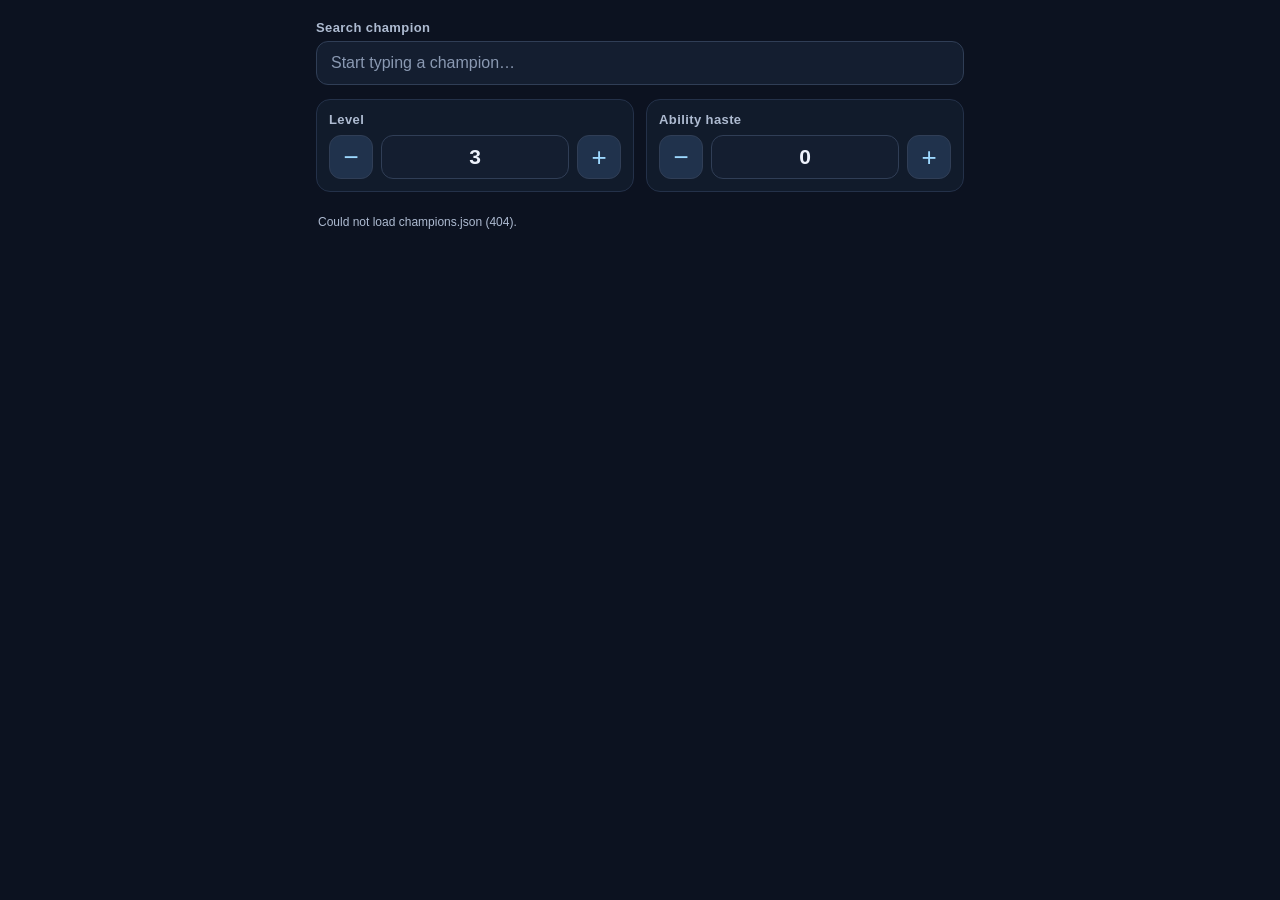
==== index.html @ ff053b8f "Add files via upload" ====
<!DOCTYPE html>
<html lang="en">
<head>
  <meta charset="UTF-8">
  <meta name="viewport" content="width=device-width, initial-scale=1">
  <title>League Cooldowns</title>
  <link rel="stylesheet" href="style.css">
  <script src="app.js" defer></script>
</head>
<body>

  <p>
    <label for="champion">Search champion</label>
    <input
      id="champion"
      type="search"
      list="champion-options"
      placeholder="Start typing a champion…"
      autocomplete="off"
    >
    <datalist id="champion-options"></datalist>
  </p>

  <div>
    <label for="level">Level</label>
    <button type="button" id="level-minus" aria-label="Decrease level">−</button>
    <input id="level" type="number" min="3" max="18" value="3">
    <button type="button" id="level-plus" aria-label="Increase level">+</button>
  </div>

  <div>
    <label for="haste">Ability haste</label>
    <button type="button" id="haste-minus" aria-label="Decrease haste by 5">−</button>
    <input id="haste" type="number" min="0" value="0" step="any">
    <button type="button" id="haste-plus" aria-label="Increase haste by 5">+</button>
  </div>

  <p id="message" role="status">Loading champion data…</p>
  <div id="results"></div>
</body>
</html>
---- style.css ----
:root {
  color-scheme: dark;
  font-family: -apple-system, BlinkMacSystemFont, "Segoe UI", sans-serif;
  background: #0c1220;
  color: #edf2fc;
}

* {
  box-sizing: border-box;
}

body {
  max-width: 620px;
  margin: 0 auto;
  padding: 48px 24px;
  min-height: 100vh;
}

h1 {
  margin: 0 0 32px;
  font-size: clamp(28px, 6vw, 38px);
  font-weight: 700;
  letter-spacing: -1.2px;
}

label {
  display: block;
  margin-bottom: 10px;
  color: #aebbd1;
  font-size: 13px;
  font-weight: 600;
  letter-spacing: 0.4px;
}

body > p:has(#champion) {
  margin: 0 0 28px;
}

input,
button {
  min-height: 52px;
  border: 1px solid #303e56;
  border-radius: 12px;
  font: inherit;
  color: #edf2fc;
}

input {
  background: #141e30;
}

input[type="search"] {
  width: 100%;
  padding: 14px 16px;
  font-size: 16px;
}

input::placeholder {
  color: #8a99b2;
}

/* Level and haste controls */
body > div:not(#results) {
  display: grid;
  grid-template-columns: 52px minmax(0, 1fr) 52px;
  gap: 10px;
  padding: 18px;
  margin-bottom: 16px;
  background: #111b2b;
  border: 1px solid #243149;
  border-radius: 18px;
}

body > div:not(#results) > label {
  grid-column: 1 / -1;
  margin: 0 0 4px;
}

input[type="number"] {
  width: 100%;
  min-width: 0;
  text-align: center;
  font-size: 24px;
  font-weight: 600;
  appearance: textfield;
  -moz-appearance: textfield;
}

input[type="number"]::-webkit-inner-spin-button,
input[type="number"]::-webkit-outer-spin-button {
  -webkit-appearance: none;
  margin: 0;
}

button {
  display: grid;
  place-items: center;
  padding: 0;
  background: #20324c;
  color: #9dd9ff;
  font-size: 26px;
  cursor: pointer;
  touch-action: manipulation;
  transition: background 150ms ease, transform 150ms ease;
}

@media (hover: hover) {
  button:hover {
    background: #2b4568;
  }
}

button:active {
  transform: scale(0.95);
}

input:focus-visible,
button:focus-visible {
  outline: 3px solid #79c6ff;
  outline-offset: 3px;
}

/* Data status */
#message {
  margin: 22px 2px;
  color: #aebbd1;
  font-size: 13px;
  line-height: 1.6;
}

#message:empty {
  display: none;
}

/* Ability results */
#results {
  display: grid;
  gap: 12px;
  margin-top: 24px;
}

#results > p {
  margin: 0;
  padding: 20px;
  background: #141e30;
  border: 1px solid #293751;
  border-left: 3px solid #79c6ff;
  border-radius: 14px;
  font-size: 16px;
  line-height: 1.6;
  font-variant-numeric: tabular-nums;
  overflow-wrap: anywhere;
}

@media (max-width: 420px) {
  body {
    padding: 28px 16px;
  }

  h1 {
    margin-bottom: 26px;
  }

  #results > p {
    padding: 16px;
  }
}

@media (prefers-reduced-motion: reduce) {
  button {
    transition: none;
  }
}

/* Compact layout */
body {
  max-width: 680px;
  padding: 20px 16px;
}

body > p:has(#champion) {
  margin: 0 0 14px;
}

label {
  margin-bottom: 6px;
}

input,
button {
  min-height: 44px;
}

input[type="search"] {
  padding: 10px 14px;
}

body > div:not(#results) {
  grid-template-columns: 44px minmax(0, 1fr) 44px;
  gap: 8px;
  padding: 12px;
  margin-bottom: 10px;
  border-radius: 14px;
}

body > div:not(#results) > label {
  margin: 0;
}

input[type="number"] {
  font-size: 21px;
}

#message {
  margin: 12px 2px;
  font-size: 12px;
  line-height: 1.4;
}

#results {
  gap: 8px;
  margin-top: 12px;
}

#results > p {
  padding: 12px 16px;
  font-size: 15px;
  line-height: 1.4;
}

/* Put level and haste beside each other on wider screens */
@media (min-width: 540px) {
  body {
    display: grid;
    grid-template-columns: minmax(0, 1fr) minmax(0, 1fr);
    column-gap: 12px;
    align-content: start;
  }

  body > p:has(#champion),
  #message,
  #results {
    grid-column: 1 / -1;
  }
}

#results .form-group {
  min-width: 0;
}

#results .form-group h2 {
  margin: 0 0 8px;
  color: #aebbd1;
  font-size: 14px;
  font-weight: 600;
}

#results .form-group .ability-card {
  margin: 0 0 8px;
  padding: 12px 14px;
  background: #141e30;
  border: 1px solid #293751;
  border-left: 3px solid #79c6ff;
  border-radius: 14px;
  font-size: 15px;
  line-height: 1.4;
  font-variant-numeric: tabular-nums;
  overflow-wrap: anywhere;
}

@media (min-width: 540px) {
  #results.jayce-results {
    grid-template-columns: minmax(0, 1fr) minmax(0, 1fr);
    align-items: start;
  }

  #results.jayce-results > .ability-card {
    grid-column: 1 / -1;
  }
}
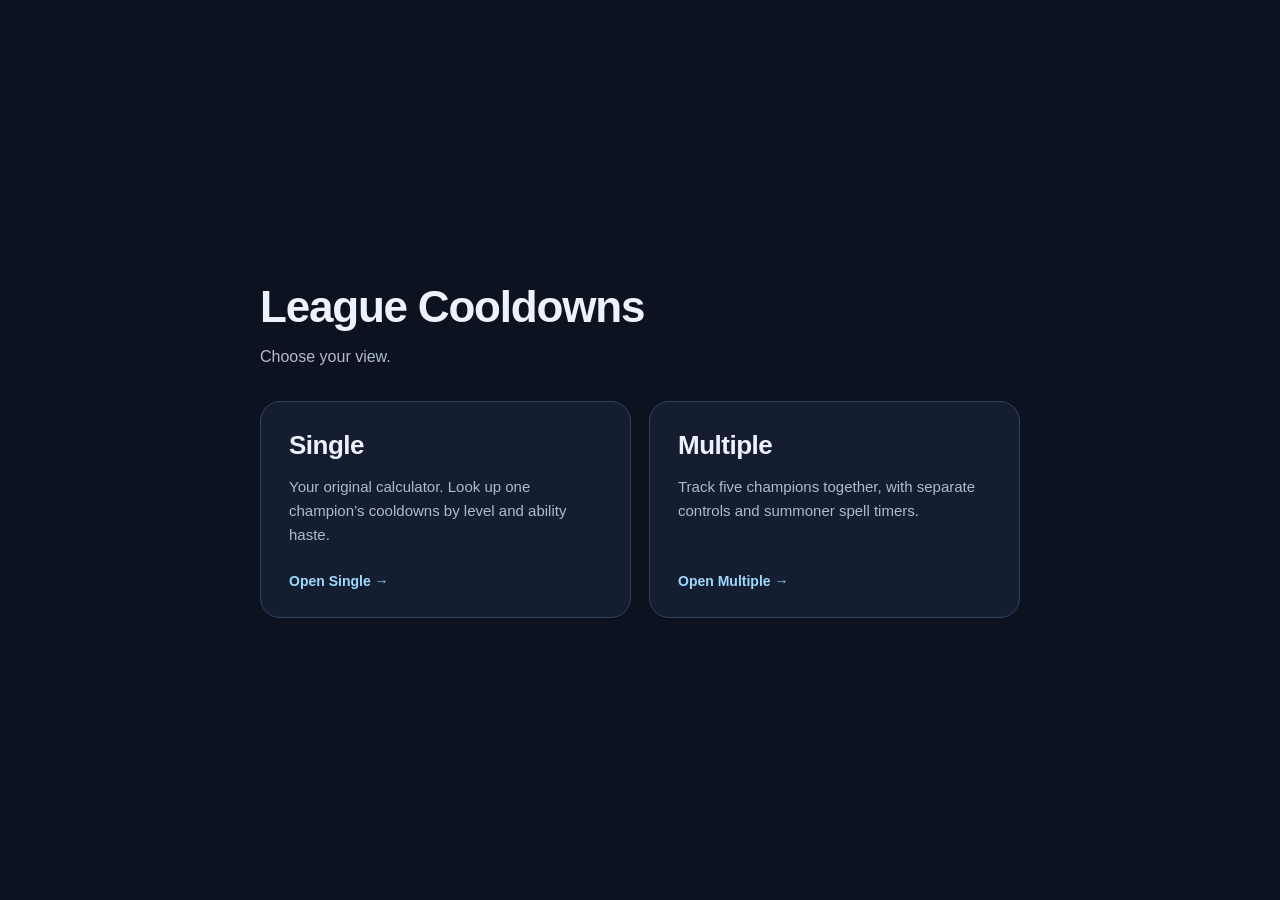
==== commit 1cc8e487: "Add files via upload" ====
--- a/index.html
+++ b/index.html
@@ -4,38 +4,131 @@
   <meta charset="UTF-8">
   <meta name="viewport" content="width=device-width, initial-scale=1">
   <title>League Cooldowns</title>
-  <link rel="stylesheet" href="style.css">
-  <script src="app.js" defer></script>
+
+  <style>
+    :root {
+      color-scheme: dark;
+      font-family: -apple-system, BlinkMacSystemFont, "Segoe UI", sans-serif;
+      background: #0c1220;
+      color: #edf2fc;
+    }
+
+    * {
+      box-sizing: border-box;
+    }
+
+    body {
+      margin: 0;
+      min-height: 100vh;
+      min-height: 100svh;
+      display: grid;
+      place-items: center;
+      padding: 24px;
+    }
+
+    main {
+      width: 100%;
+      max-width: 760px;
+    }
+
+    h1 {
+      margin: 0 0 12px;
+      font-size: clamp(30px, 5vw, 44px);
+      letter-spacing: -1.2px;
+    }
+
+    .intro {
+      color: #aebbd1;
+      line-height: 1.6;
+      margin: 0 0 32px;
+    }
+
+    nav {
+      display: grid;
+      grid-template-columns: repeat(2, minmax(0, 1fr));
+      gap: 18px;
+    }
+
+    .mode {
+      display: flex;
+      flex-direction: column;
+      gap: 14px;
+      padding: 28px;
+      border: 1px solid #30435f;
+      border-radius: 20px;
+      background: #141e30;
+      color: inherit;
+      text-decoration: none;
+    }
+
+    .mode:focus-visible {
+      outline: 3px solid #79c6ff;
+      outline-offset: 5px;
+    }
+
+    .mode-title {
+      font-size: 26px;
+      font-weight: 650;
+      letter-spacing: -0.5px;
+    }
+
+    .description {
+      color: #aebbd1;
+      line-height: 1.6;
+      font-size: 15px;
+    }
+
+    .open {
+      color: #9dd9ff;
+      font-size: 14px;
+      font-weight: 600;
+      margin-top: auto;
+      padding-top: 12px;
+    }
+
+    @media (hover: hover) {
+      .mode:hover {
+        background: #1c2b43;
+        border-color: #79c6ff;
+      }
+    }
+
+    @media (max-width: 520px) {
+      nav {
+        grid-template-columns: 1fr;
+      }
+
+      .mode {
+        padding: 22px;
+      }
+    }
+  </style>
 </head>
+
 <body>
+  <main>
+    <h1>League Cooldowns</h1>
+    <p class="intro">Choose your view.</p>
 
-  <p>
-    <label for="champion">Search champion</label>
-    <input
-      id="champion"
-      type="search"
-      list="champion-options"
-      placeholder="Start typing a champion…"
-      autocomplete="off"
-    >
-    <datalist id="champion-options"></datalist>
-  </p>
+    <nav aria-label="Calculator mode">
+      <a class="mode" href="single.html">
+        <span class="mode-title">Single</span>
+        <span class="description">
+          Your original calculator. Look up one champion’s cooldowns
+          by level and ability haste.
+        </span>
+        <span class="open">Open Single →</span>
+      </a>
 
-  <div>
-    <label for="level">Level</label>
-    <button type="button" id="level-minus" aria-label="Decrease level">−</button>
-    <input id="level" type="number" min="3" max="18" value="3">
-    <button type="button" id="level-plus" aria-label="Increase level">+</button>
-  </div>
-
-  <div>
-    <label for="haste">Ability haste</label>
-    <button type="button" id="haste-minus" aria-label="Decrease haste by 5">−</button>
-    <input id="haste" type="number" min="0" value="0" step="any">
-    <button type="button" id="haste-plus" aria-label="Increase haste by 5">+</button>
-  </div>
-
-  <p id="message" role="status">Loading champion data…</p>
-  <div id="results"></div>
+      <a class="mode" href="multiple.html">
+        <span class="mode-title">Multiple</span>
+        <span class="description">
+          Track five champions together, with separate controls
+          and summoner spell timers.
+        </span>
+        <span class="open">Open Multiple →</span>
+      </a>
+    </nav>
+  </main>
 </body>
 </html>
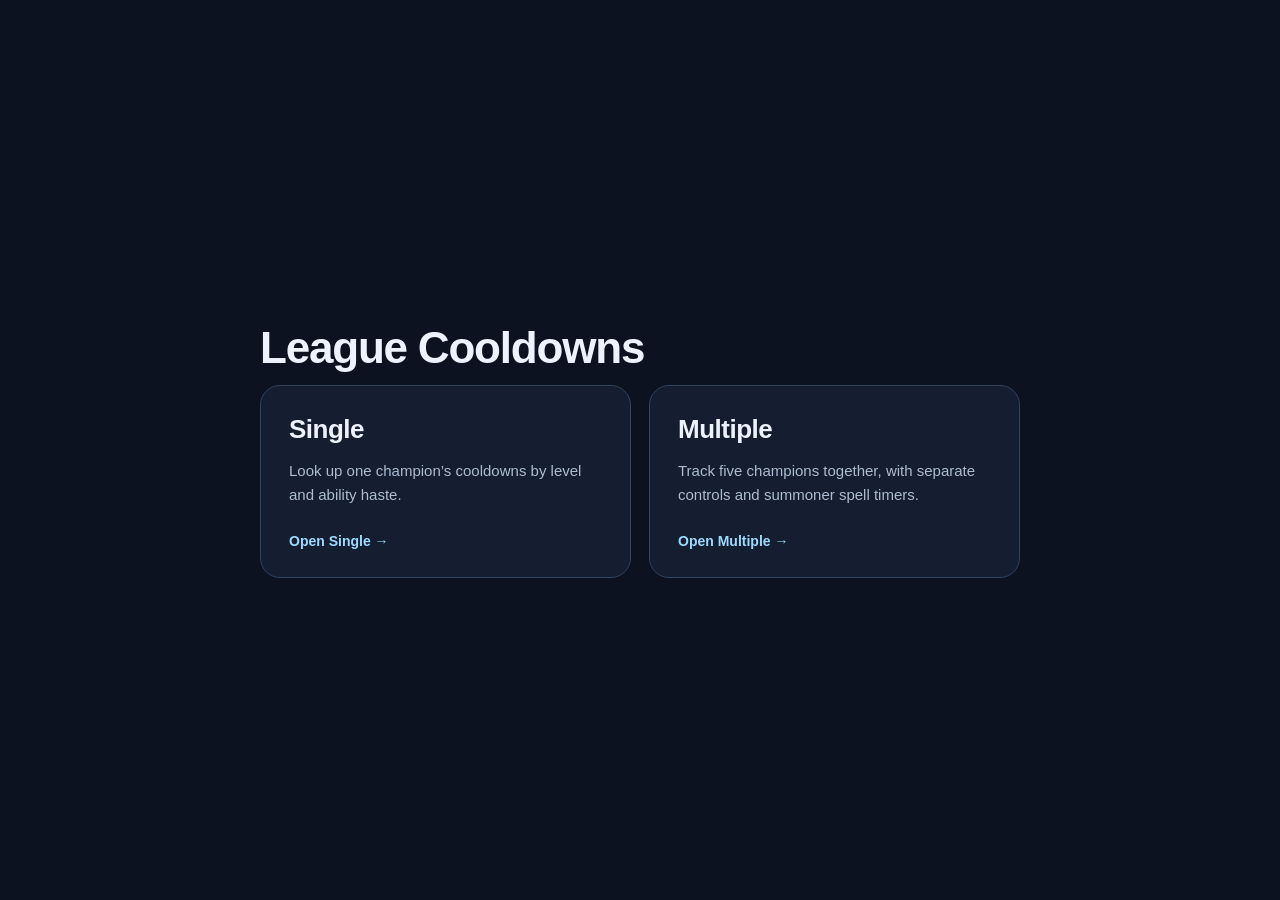
==== commit d3a3598f: "Add files via upload" ====
--- a/index.html
+++ b/index.html
@@ -108,14 +108,12 @@
 <body>
   <main>
     <h1>League Cooldowns</h1>
-    <p class="intro">Choose your view.</p>
 
     <nav aria-label="Calculator mode">
       <a class="mode" href="single.html">
         <span class="mode-title">Single</span>
         <span class="description">
-          Your original calculator. Look up one champion’s cooldowns
-          by level and ability haste.
+          Look up one champion’s cooldowns by level and ability haste.
         </span>
         <span class="open">Open Single →</span>
       </a>
